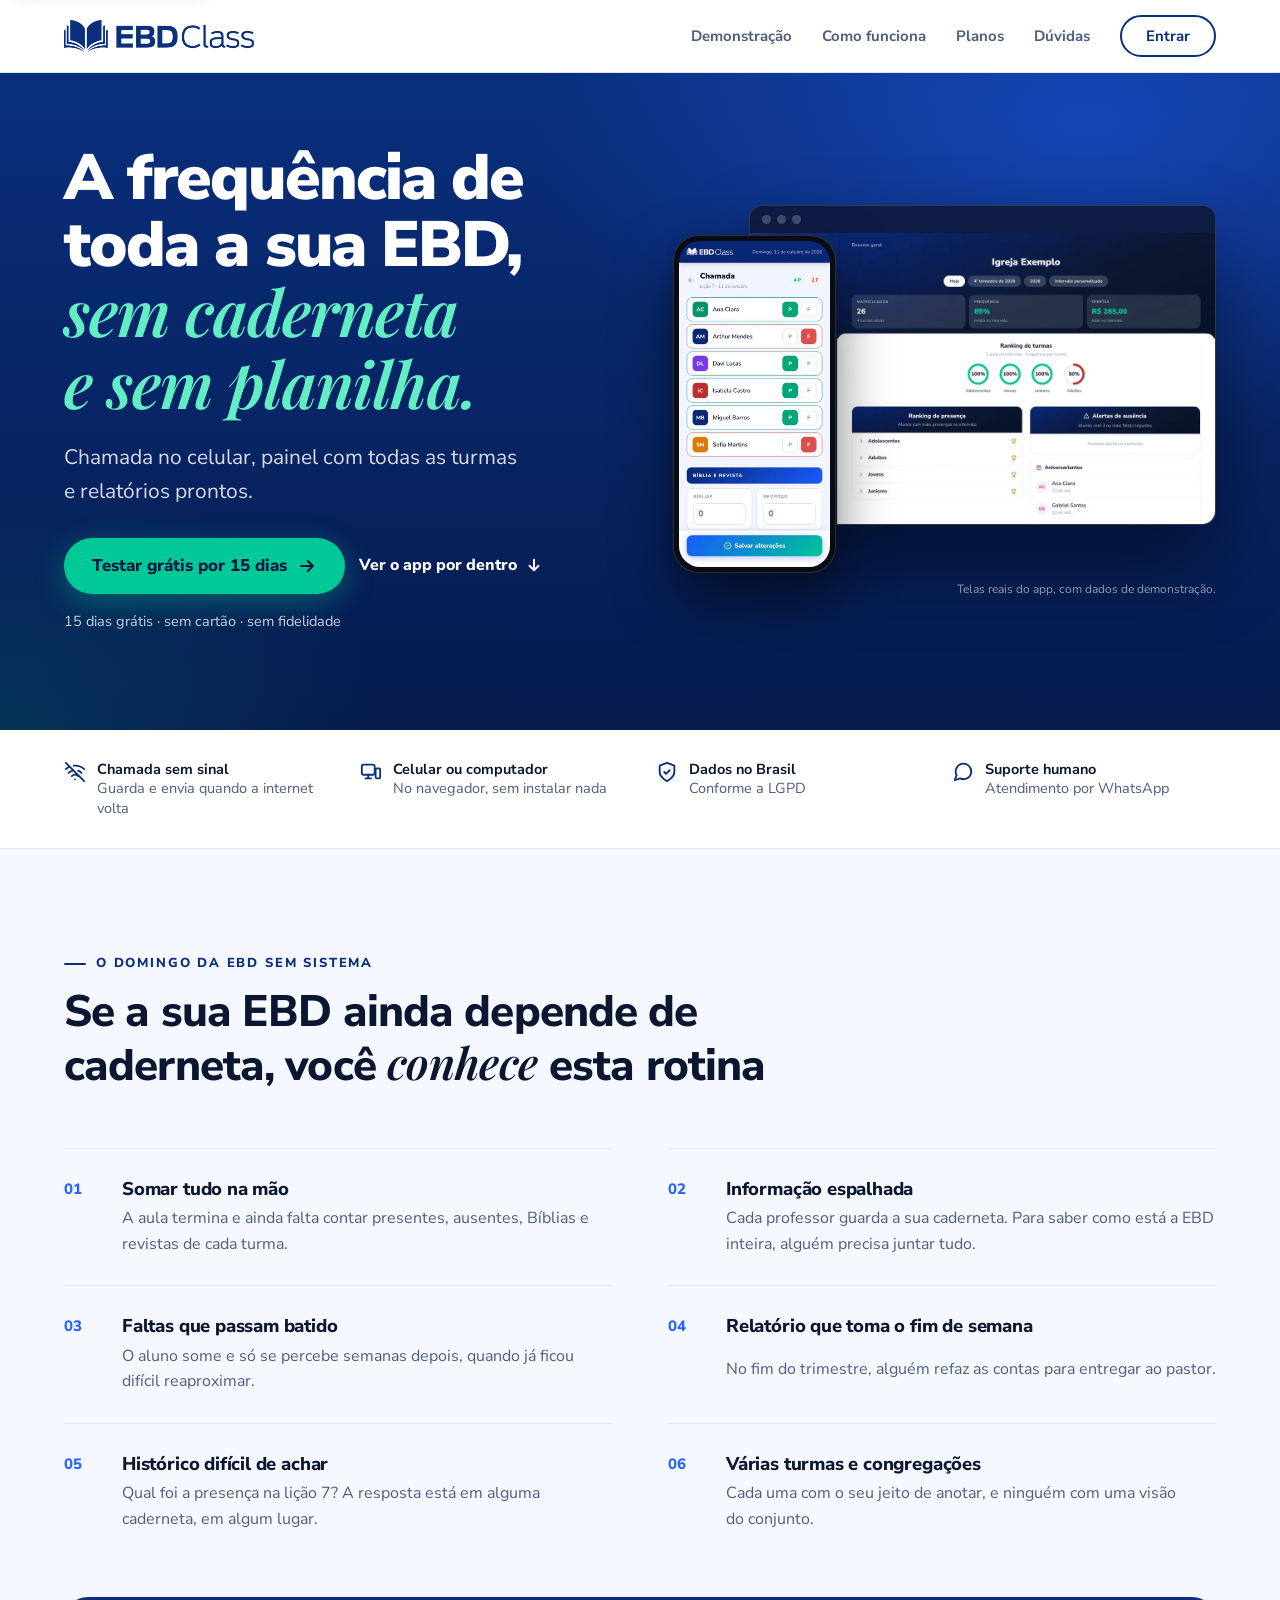
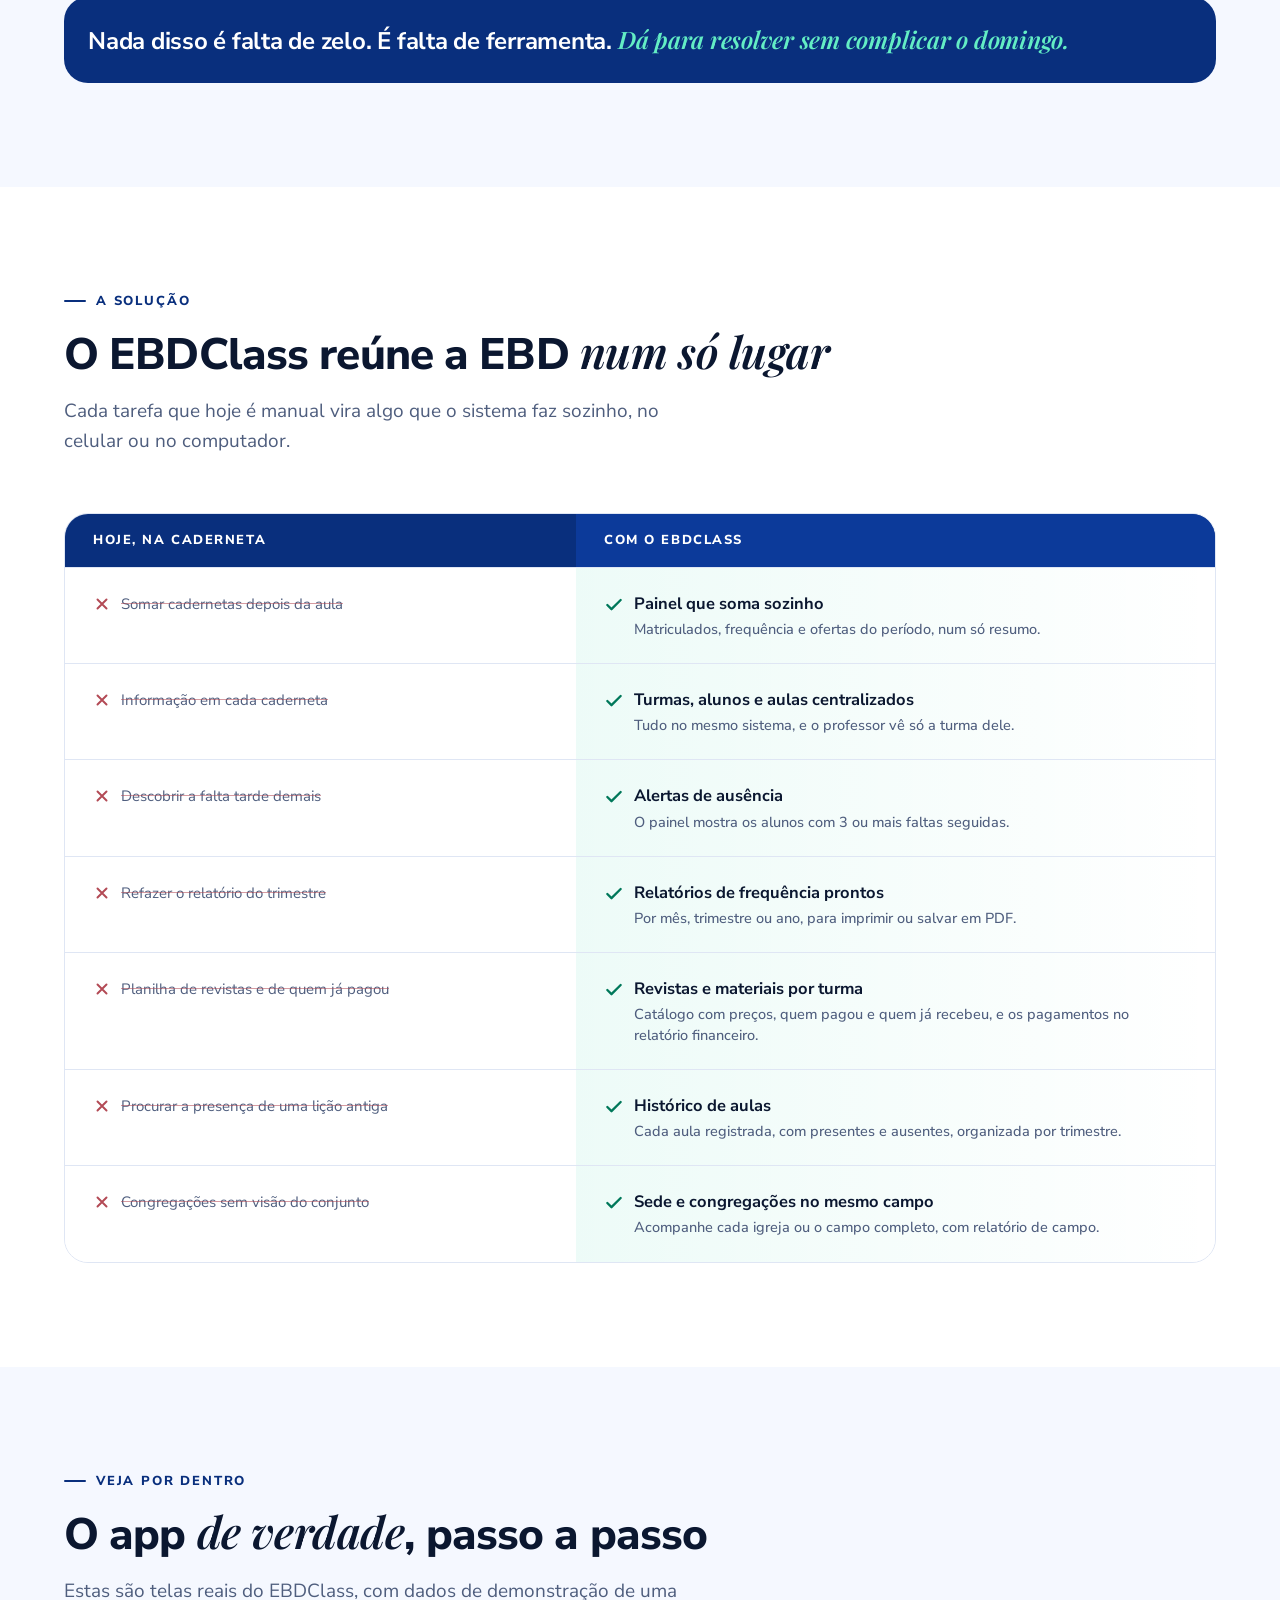
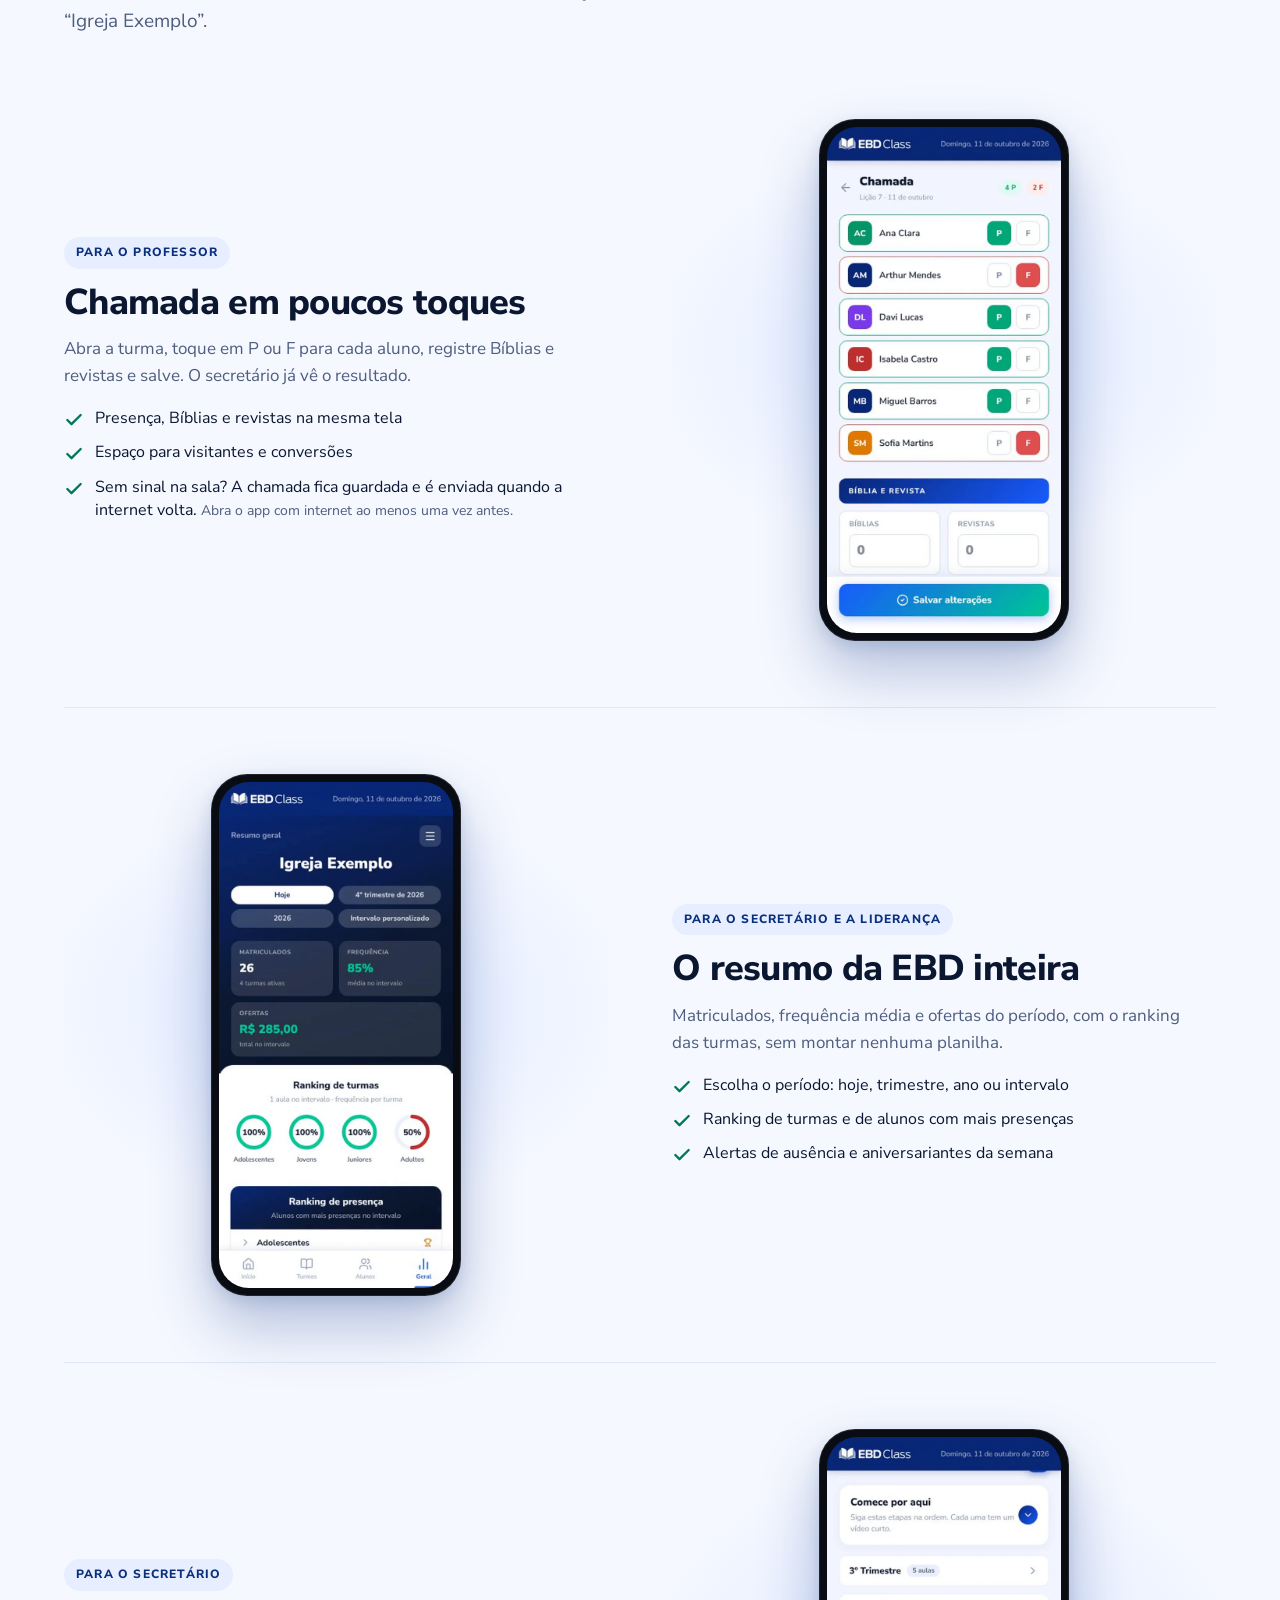
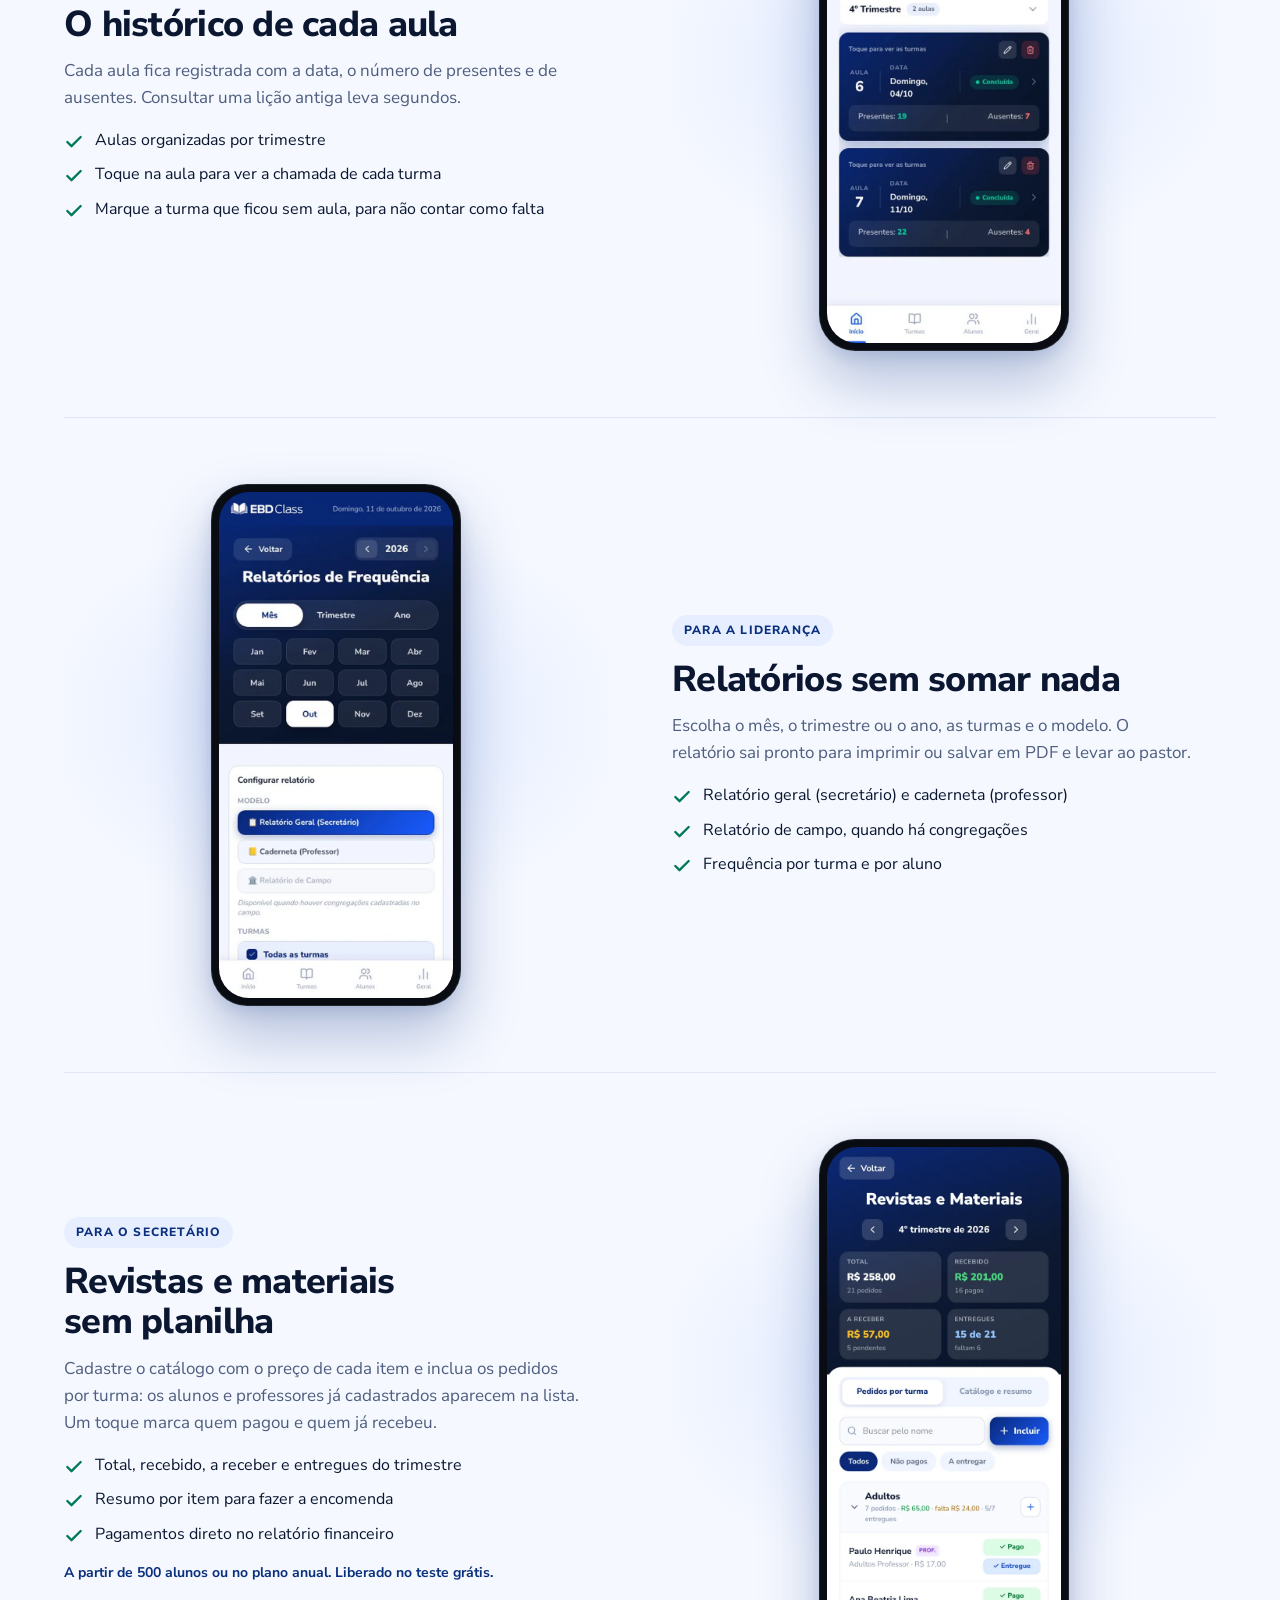
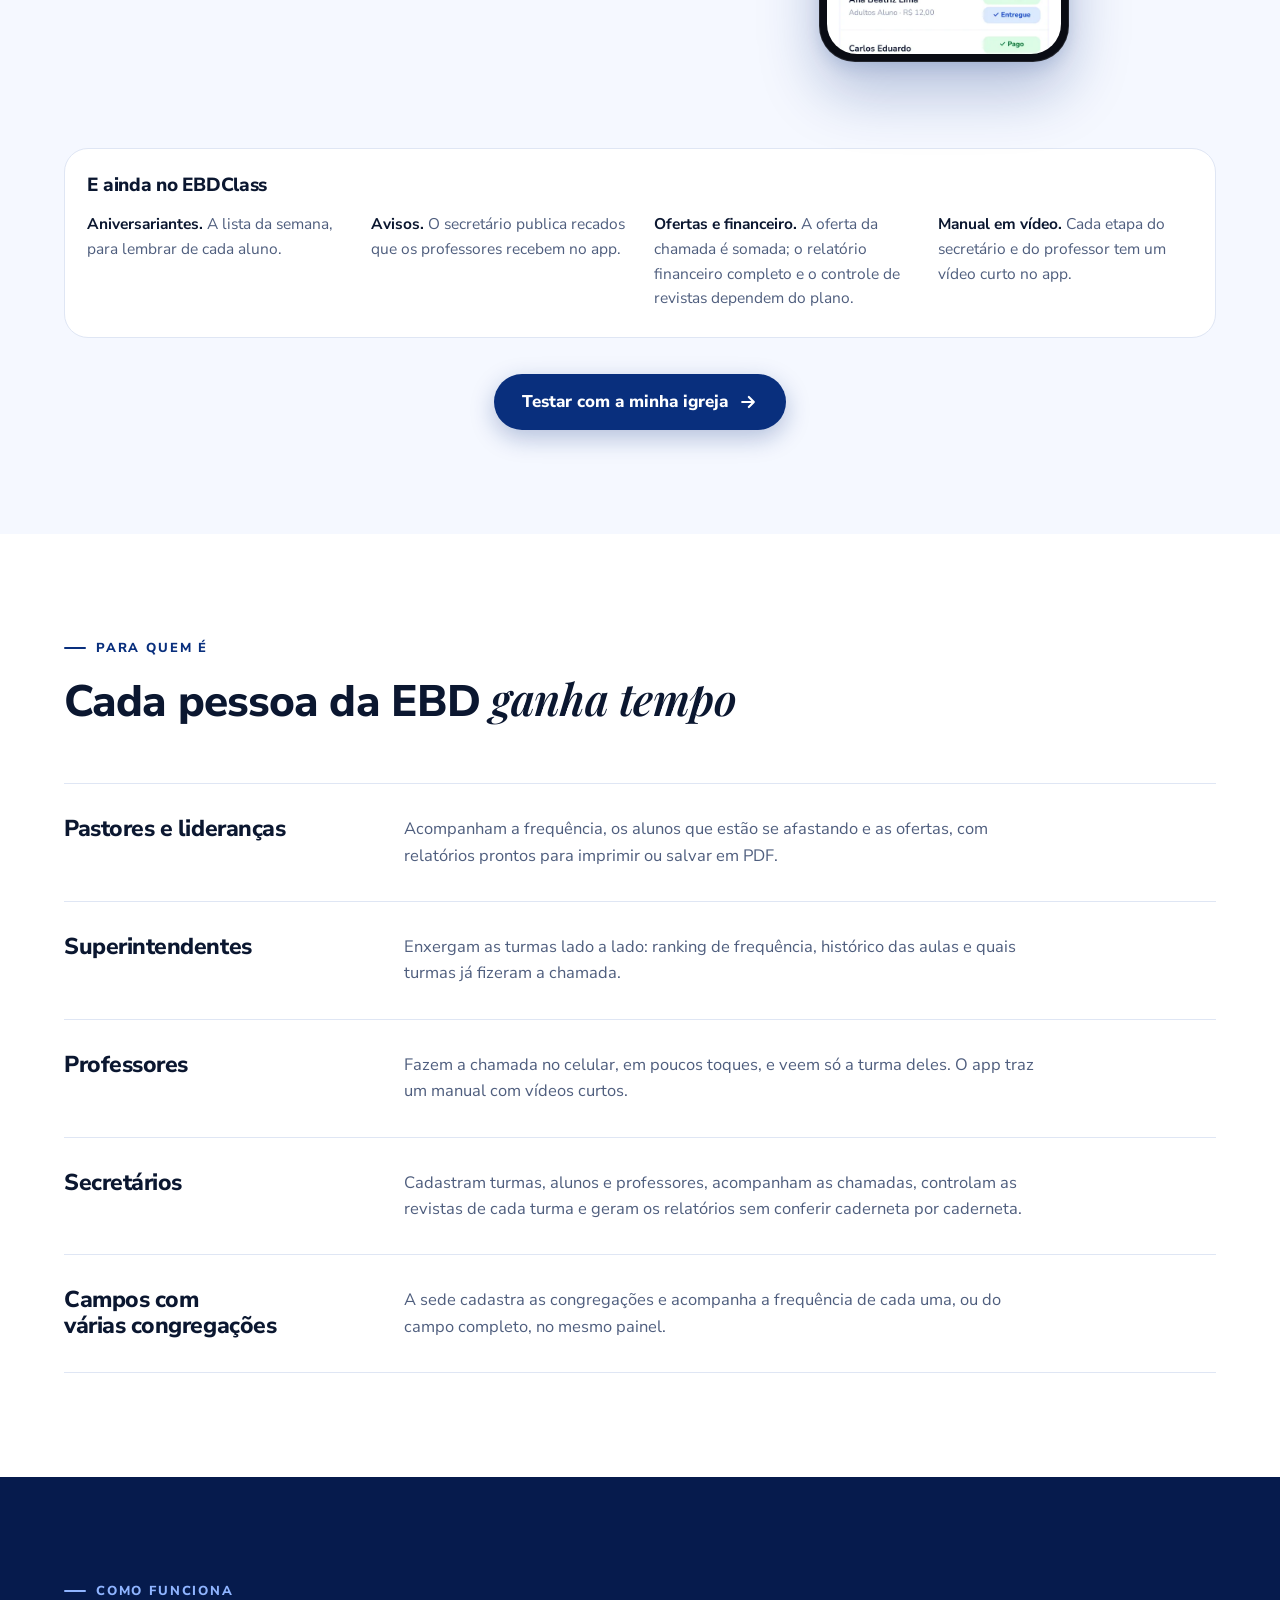
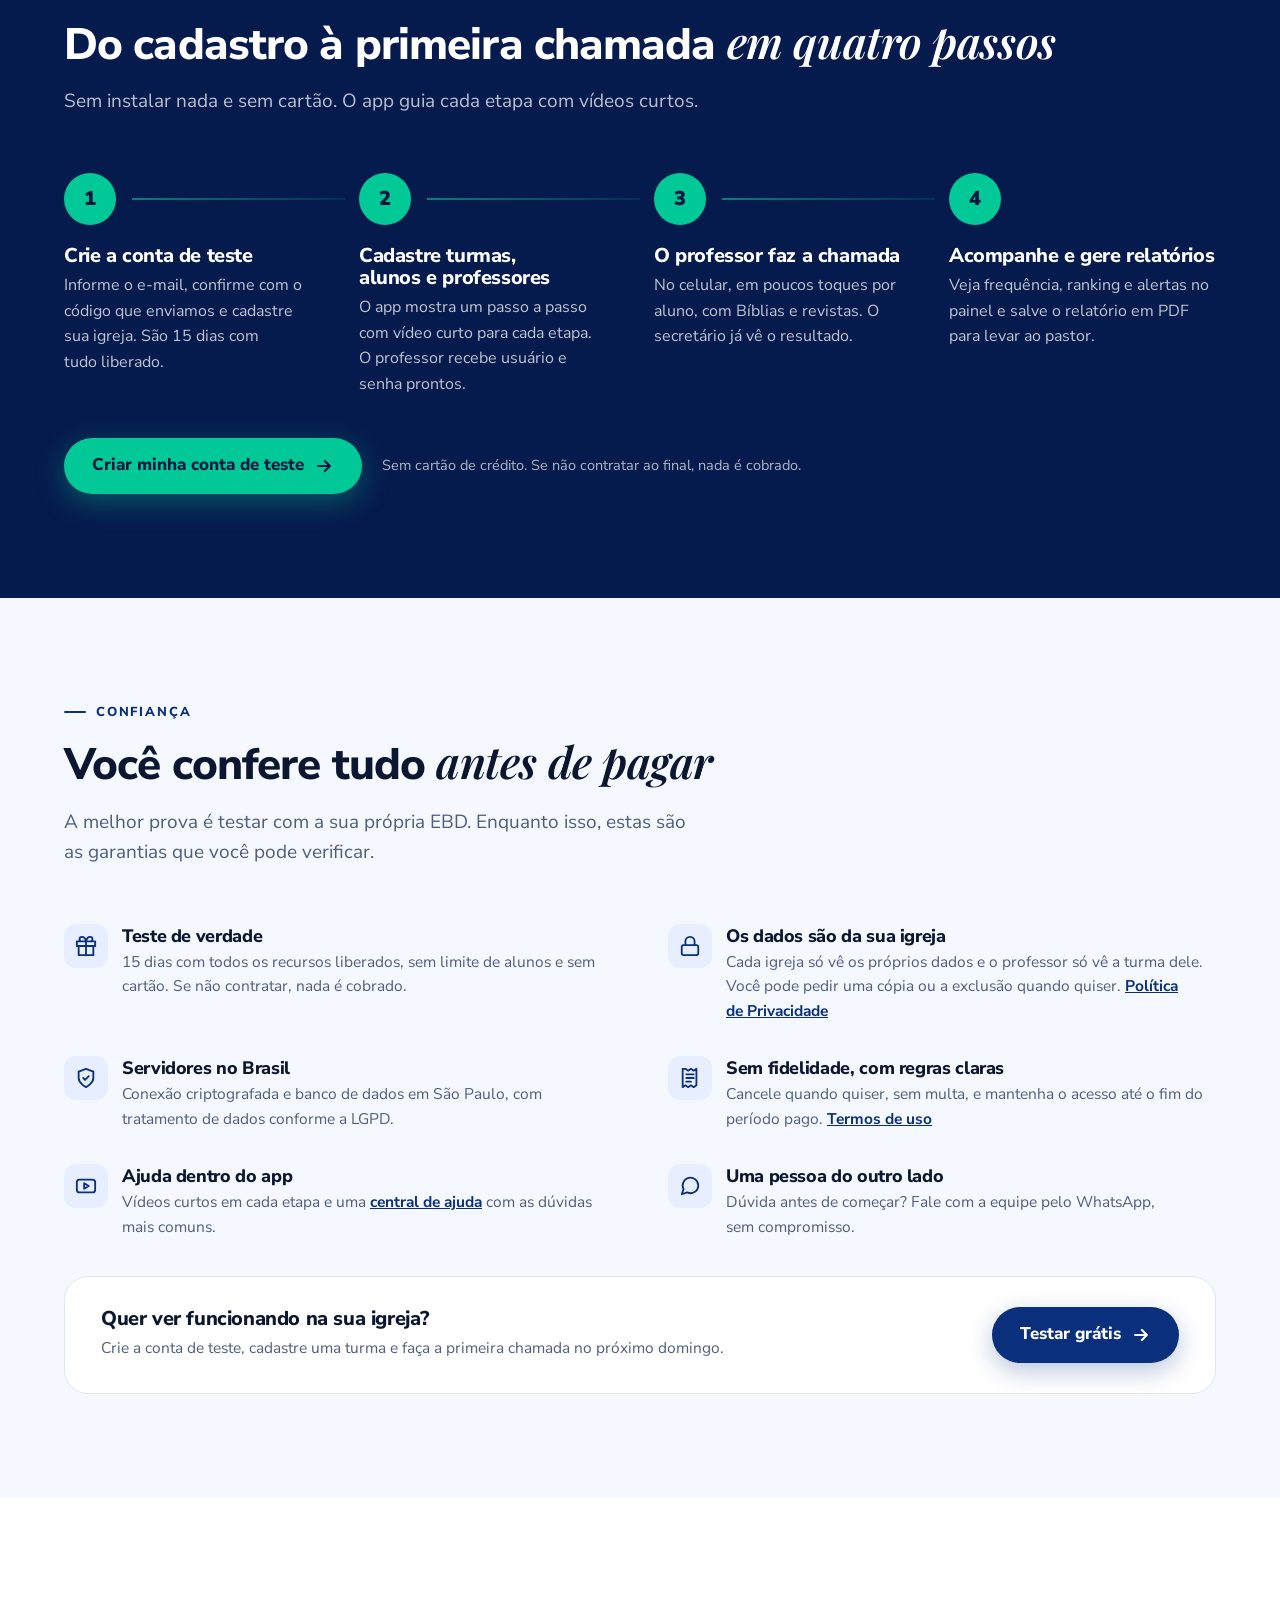
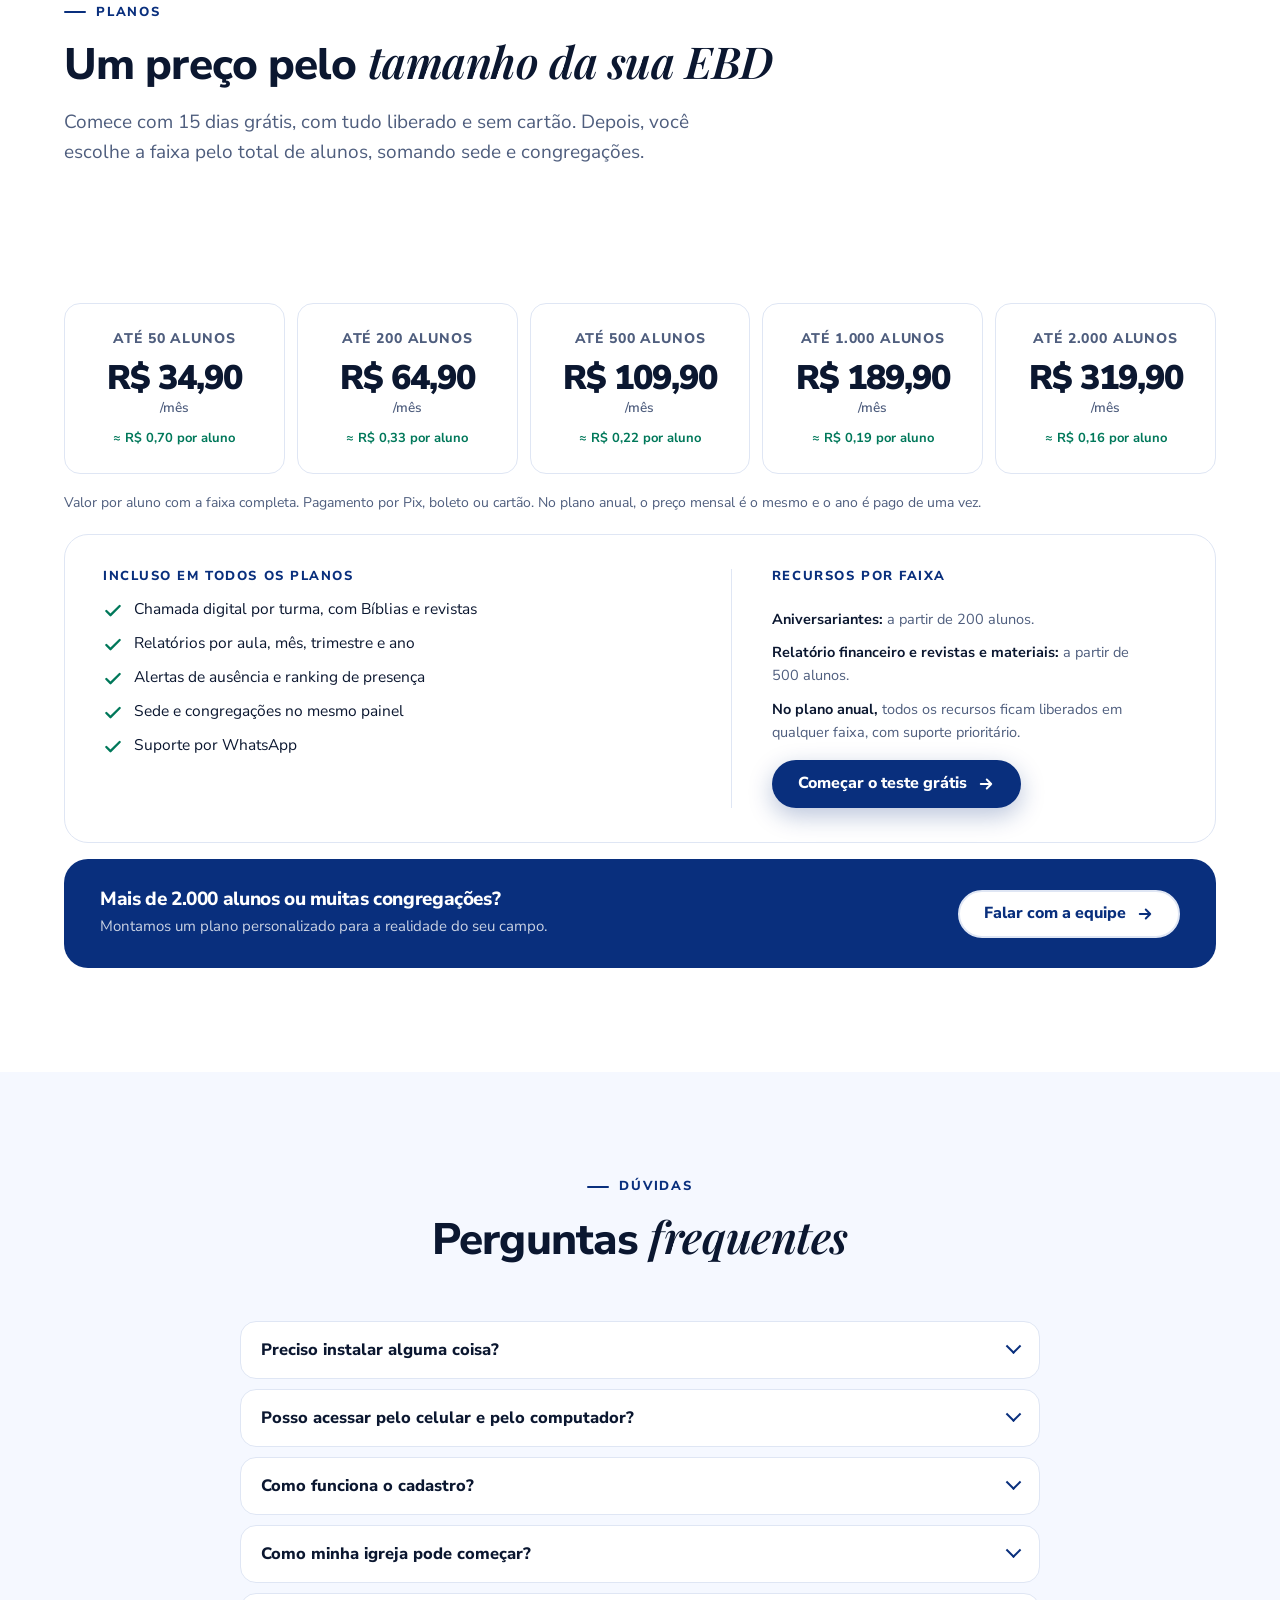
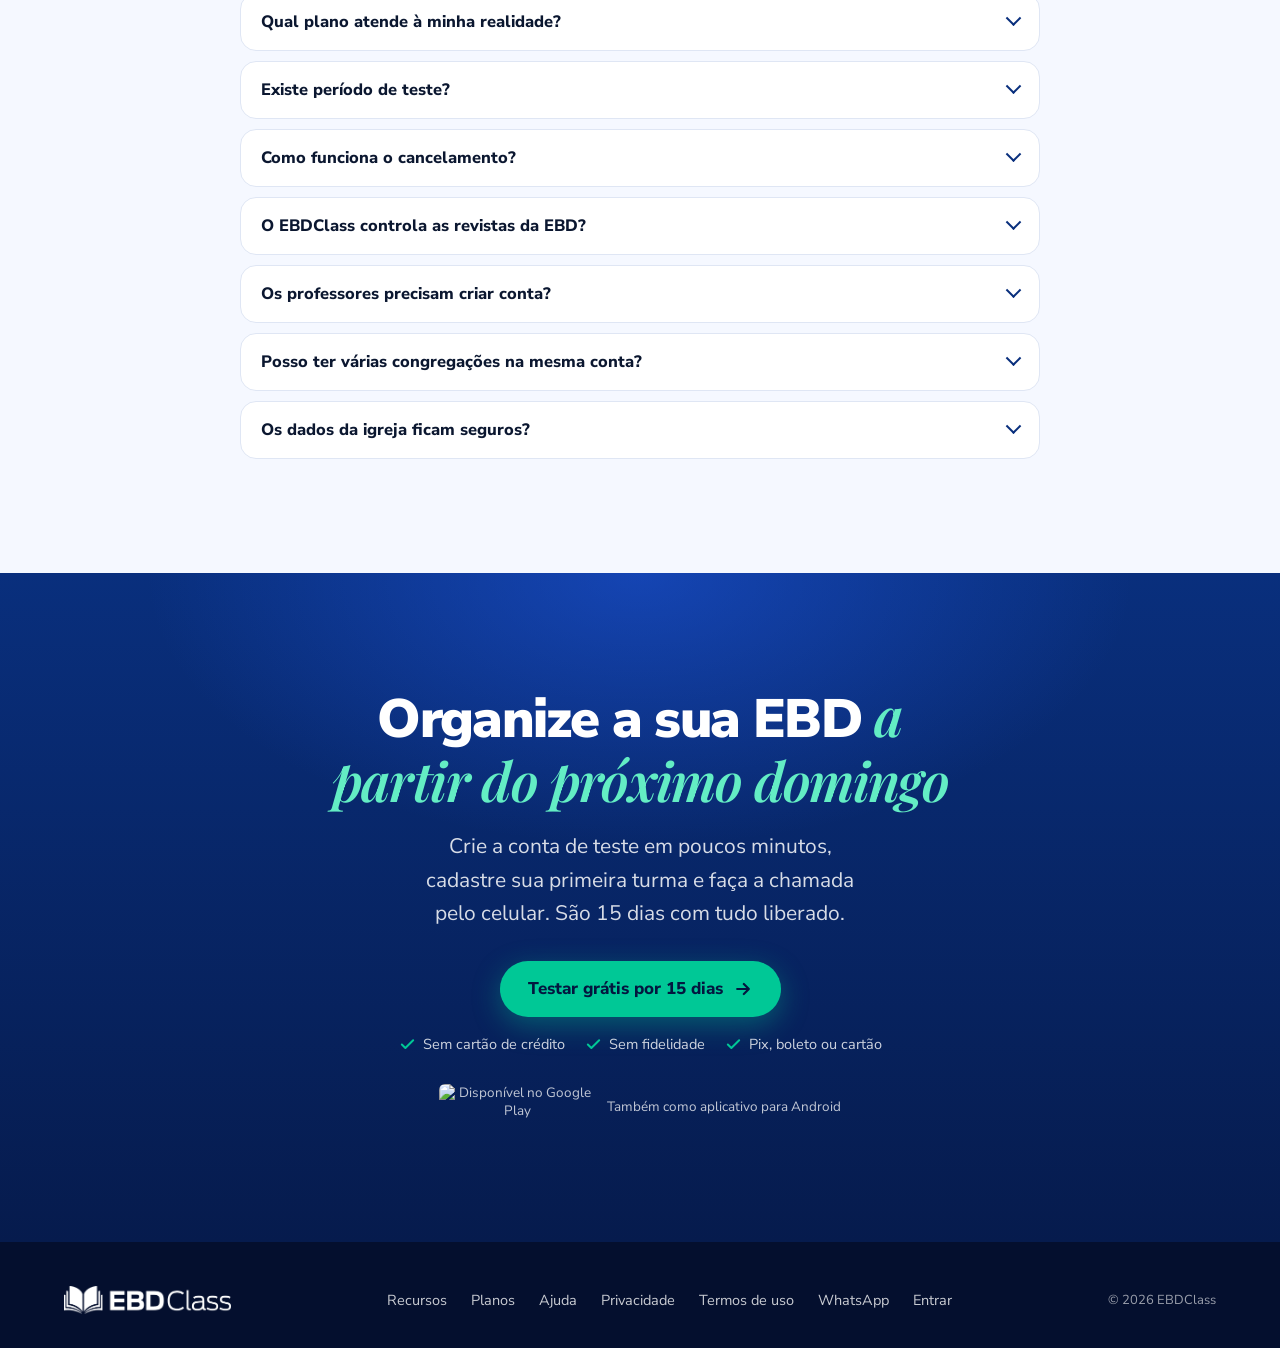
==== ig/index.html @ 6ea49d28 "Link curto /ig para a bio do Instagram Redireciona ebdclass.com.br/ig para a landing com utm_source=" ====
<!DOCTYPE html>
<html lang="pt-BR">
<head>
<meta charset="UTF-8">
<meta name="viewport" content="width=device-width, initial-scale=1.0">
<title>EBDClass</title>
<meta name="robots" content="noindex">
<link rel="canonical" href="https://ebdclass.com.br/">
<link rel="icon" type="image/png" href="../favicon.png">
<!-- Link curto da bio do Instagram: leva para a landing marcando a origem do acesso -->
<meta http-equiv="refresh" content="0; url=/?utm_source=instagram&amp;utm_medium=bio">
<script>location.replace('/?utm_source=instagram&utm_medium=bio')</script>
</head>
<body>
<p><a href="/?utm_source=instagram&amp;utm_medium=bio">Continuar para o EBDClass</a></p>
</body>
</html>
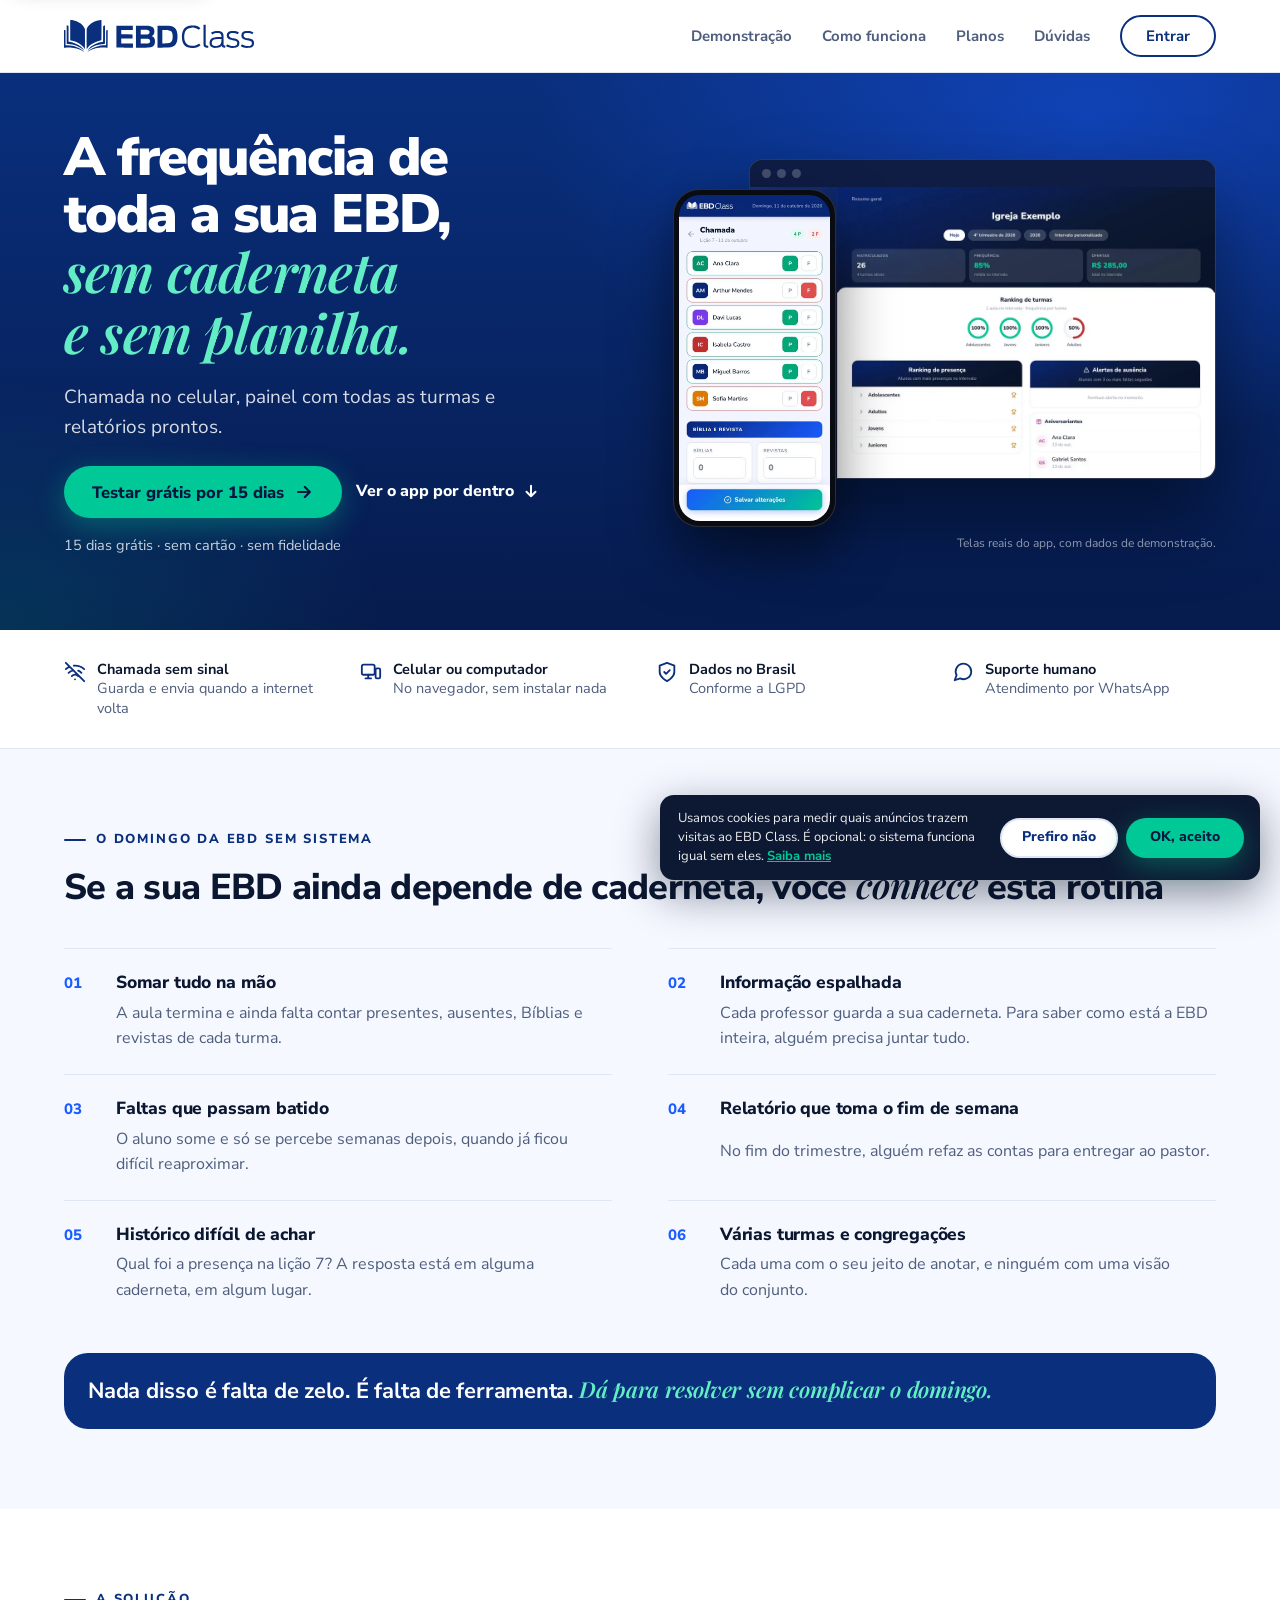
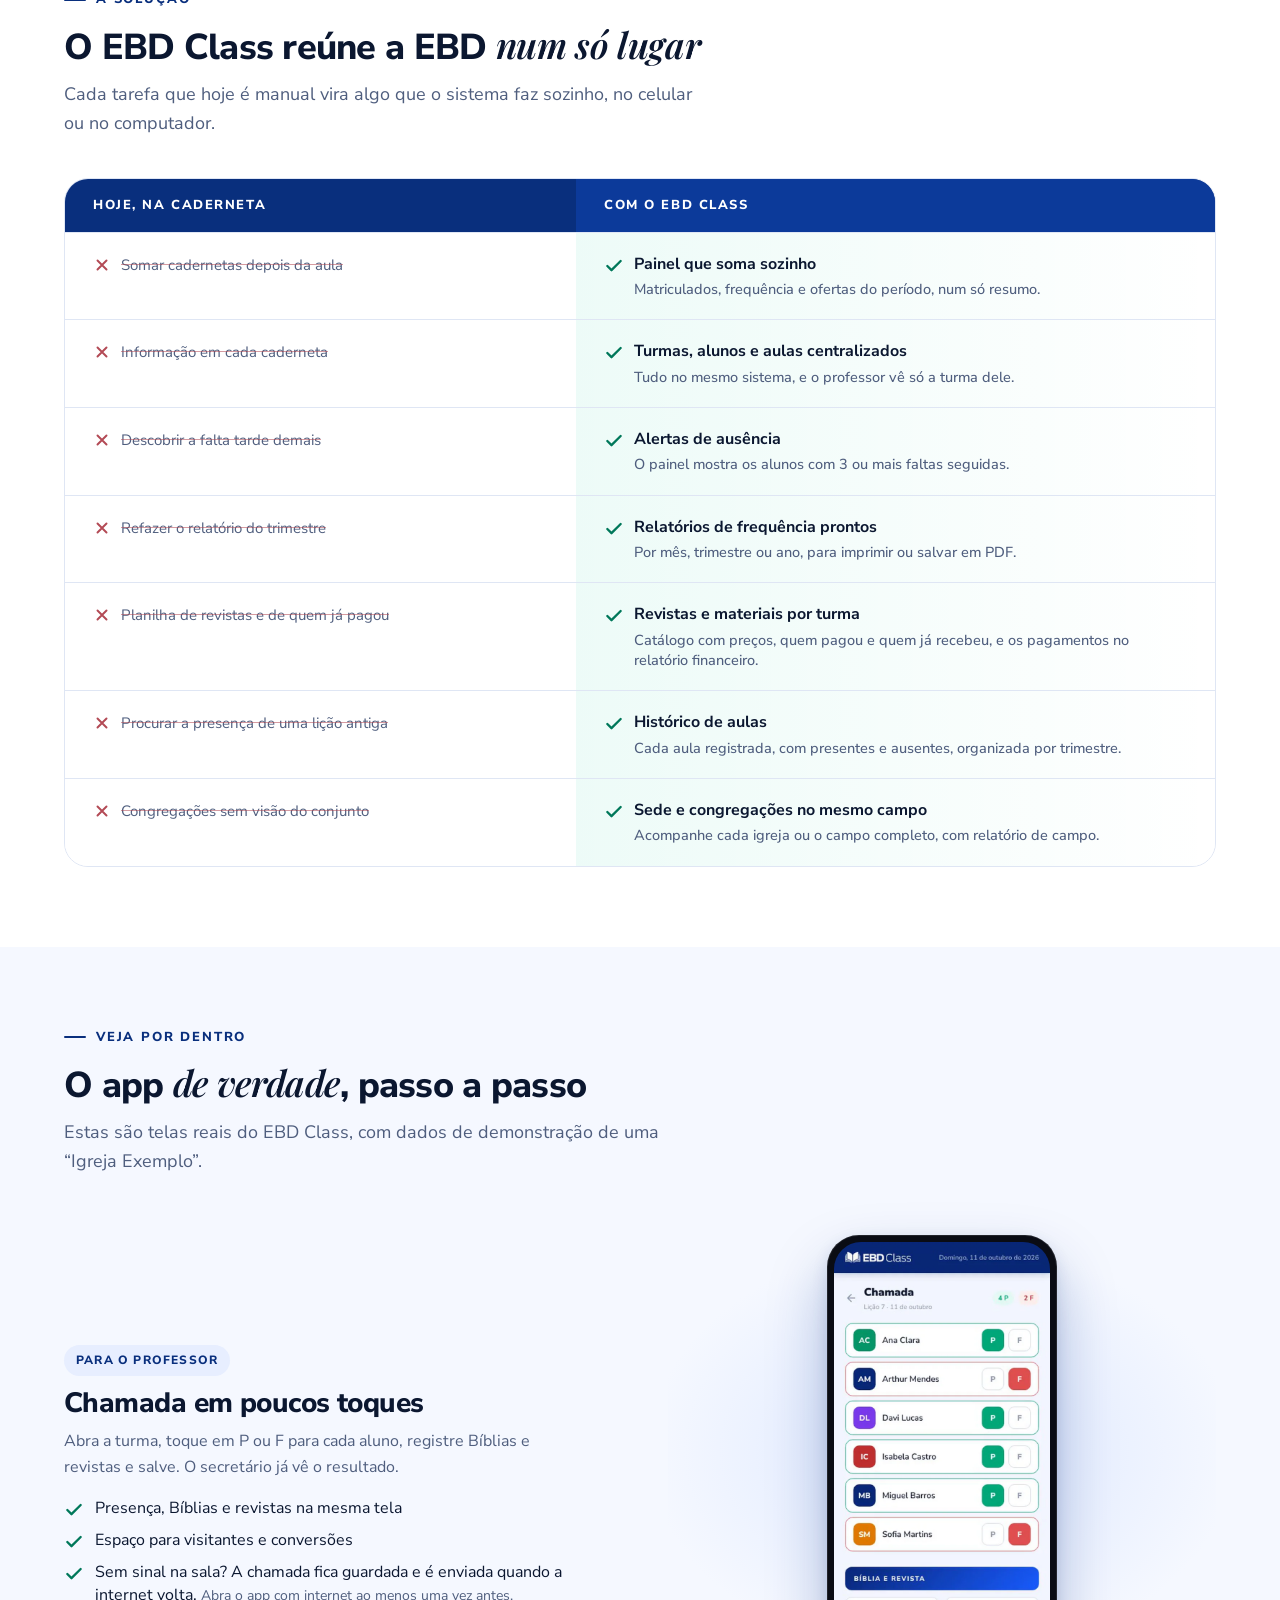
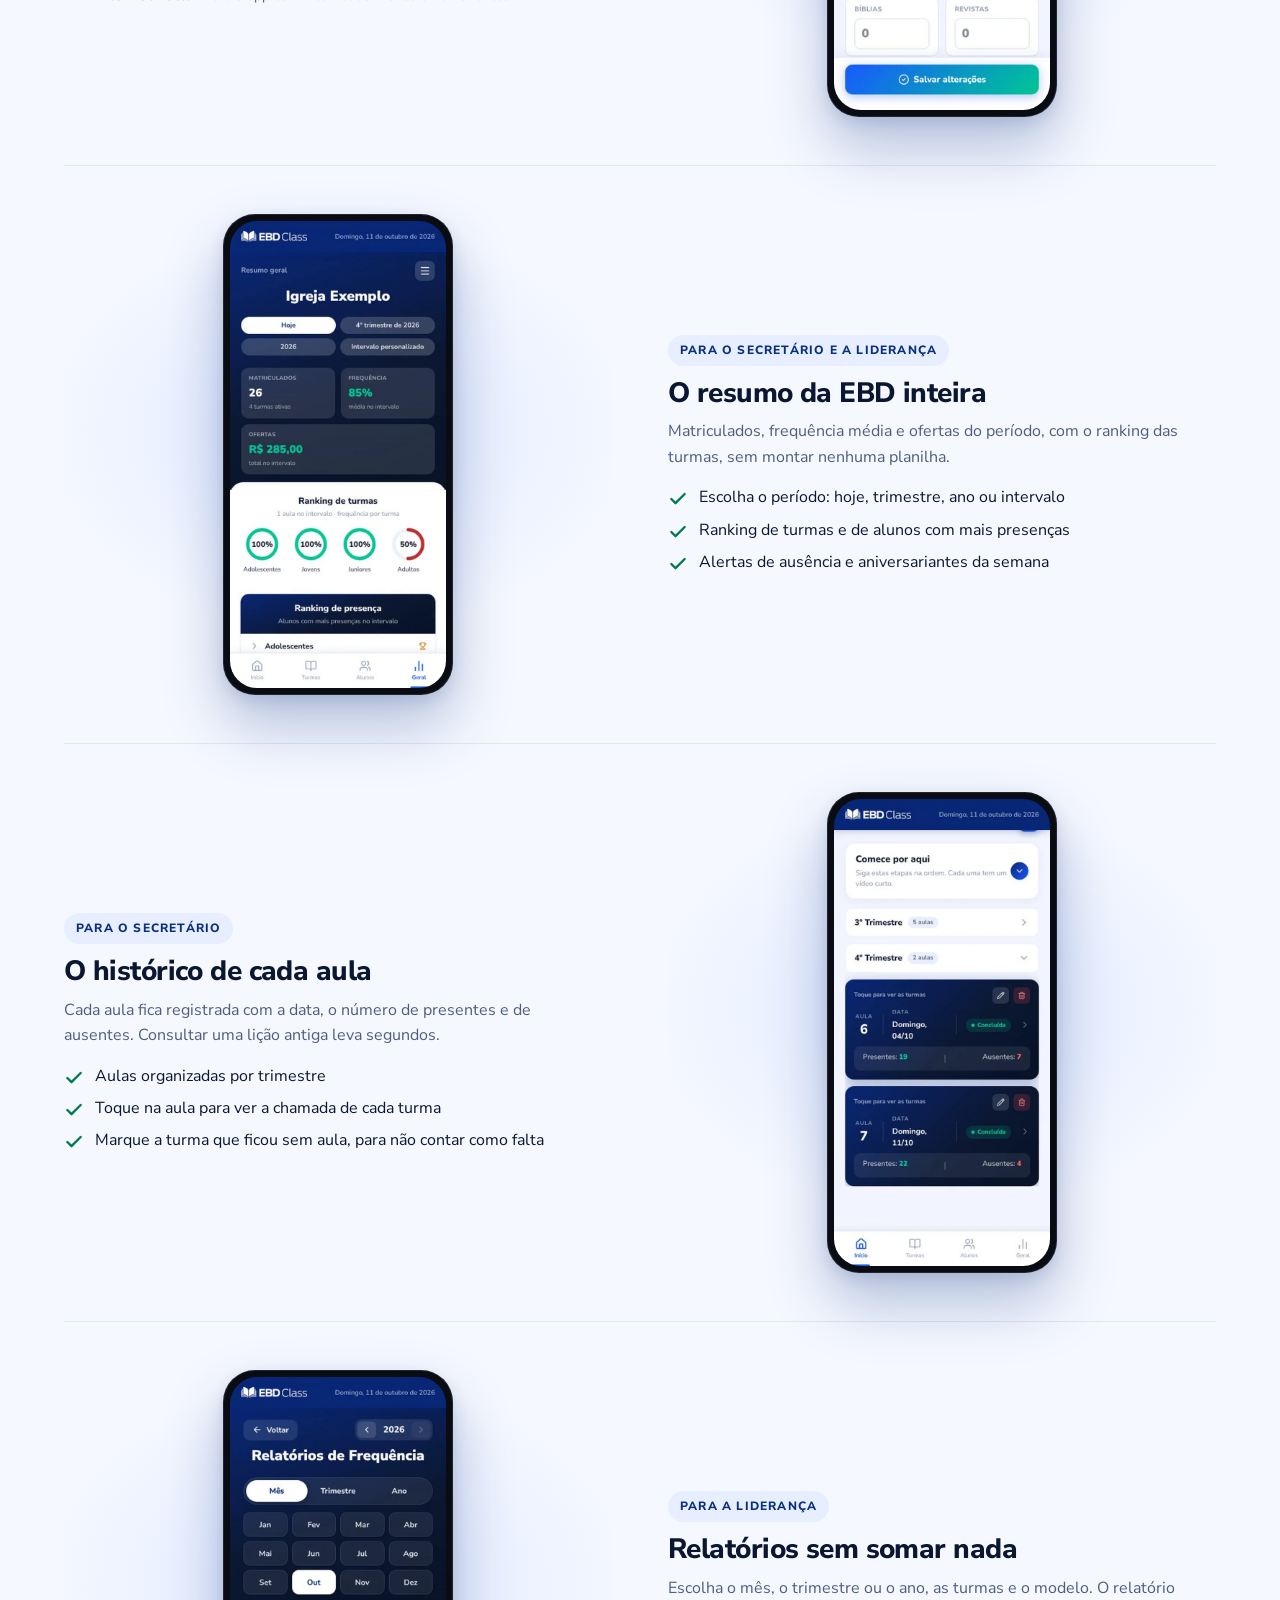
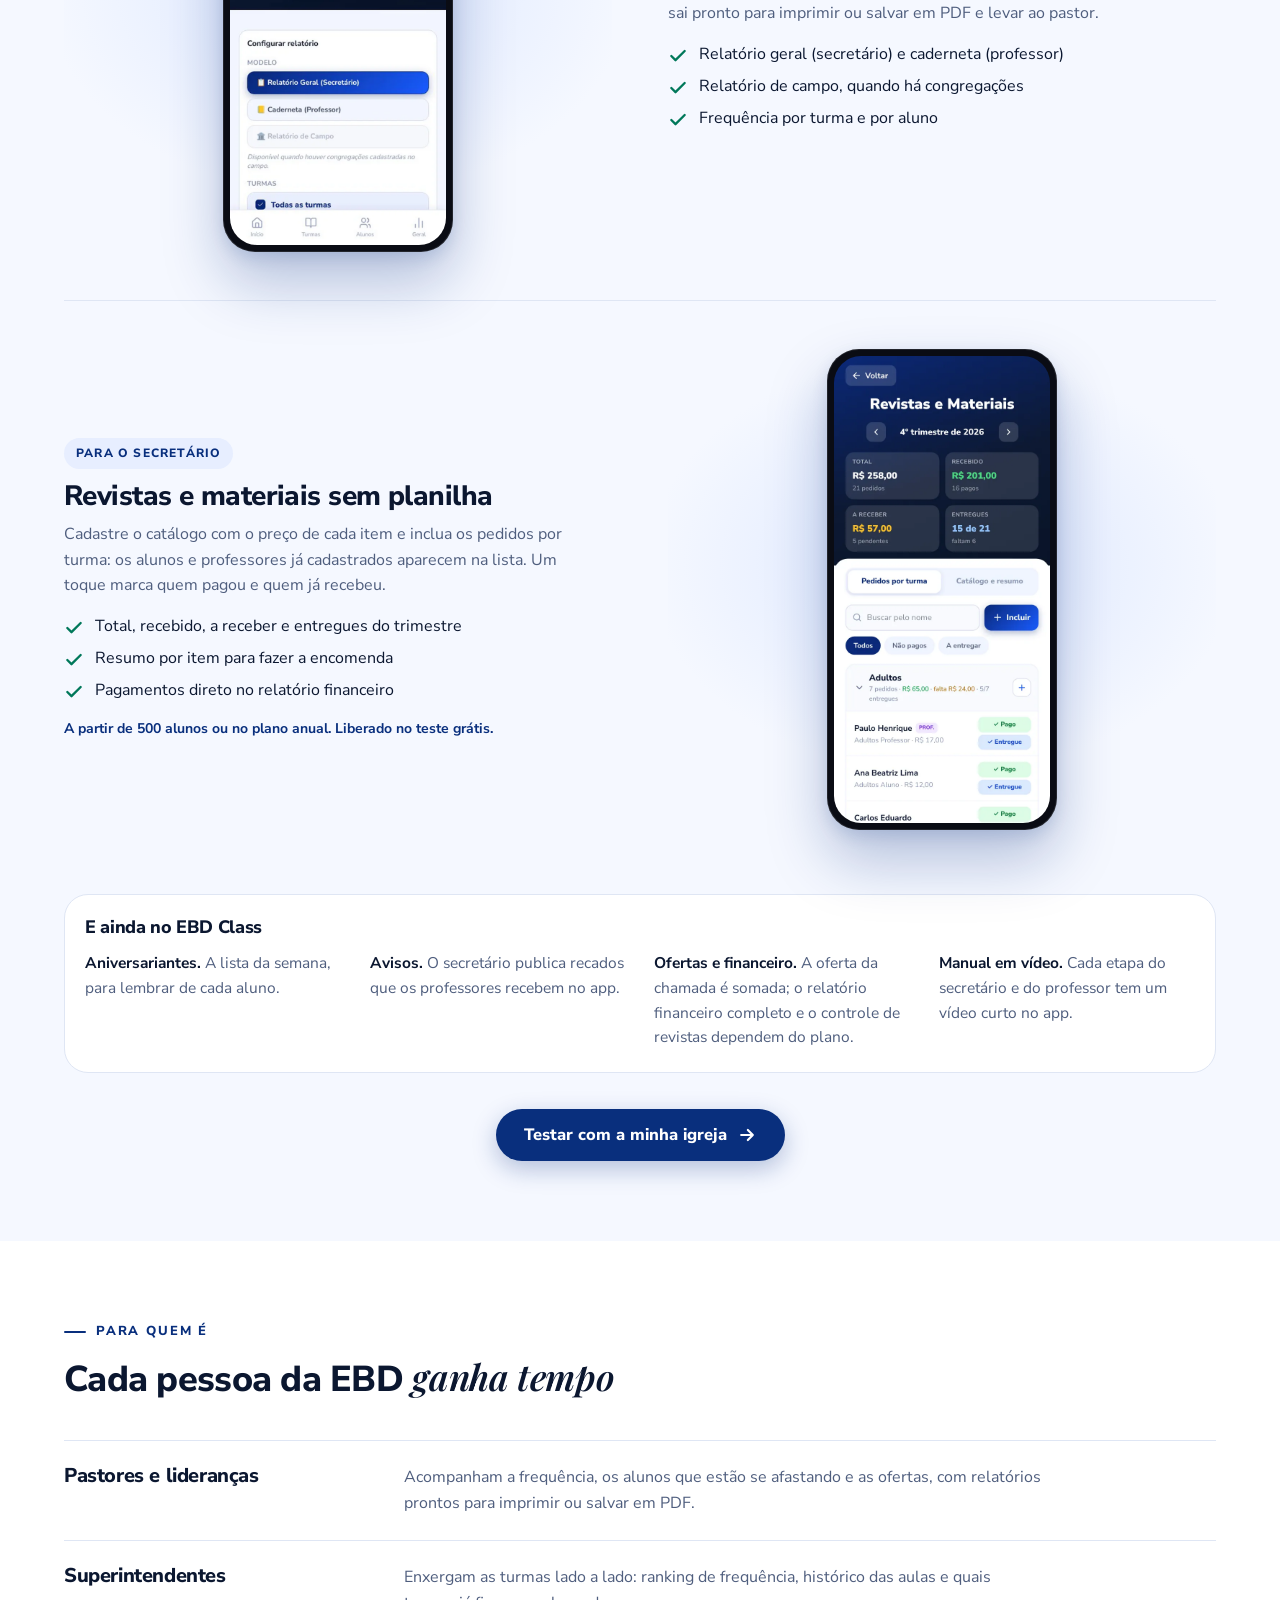
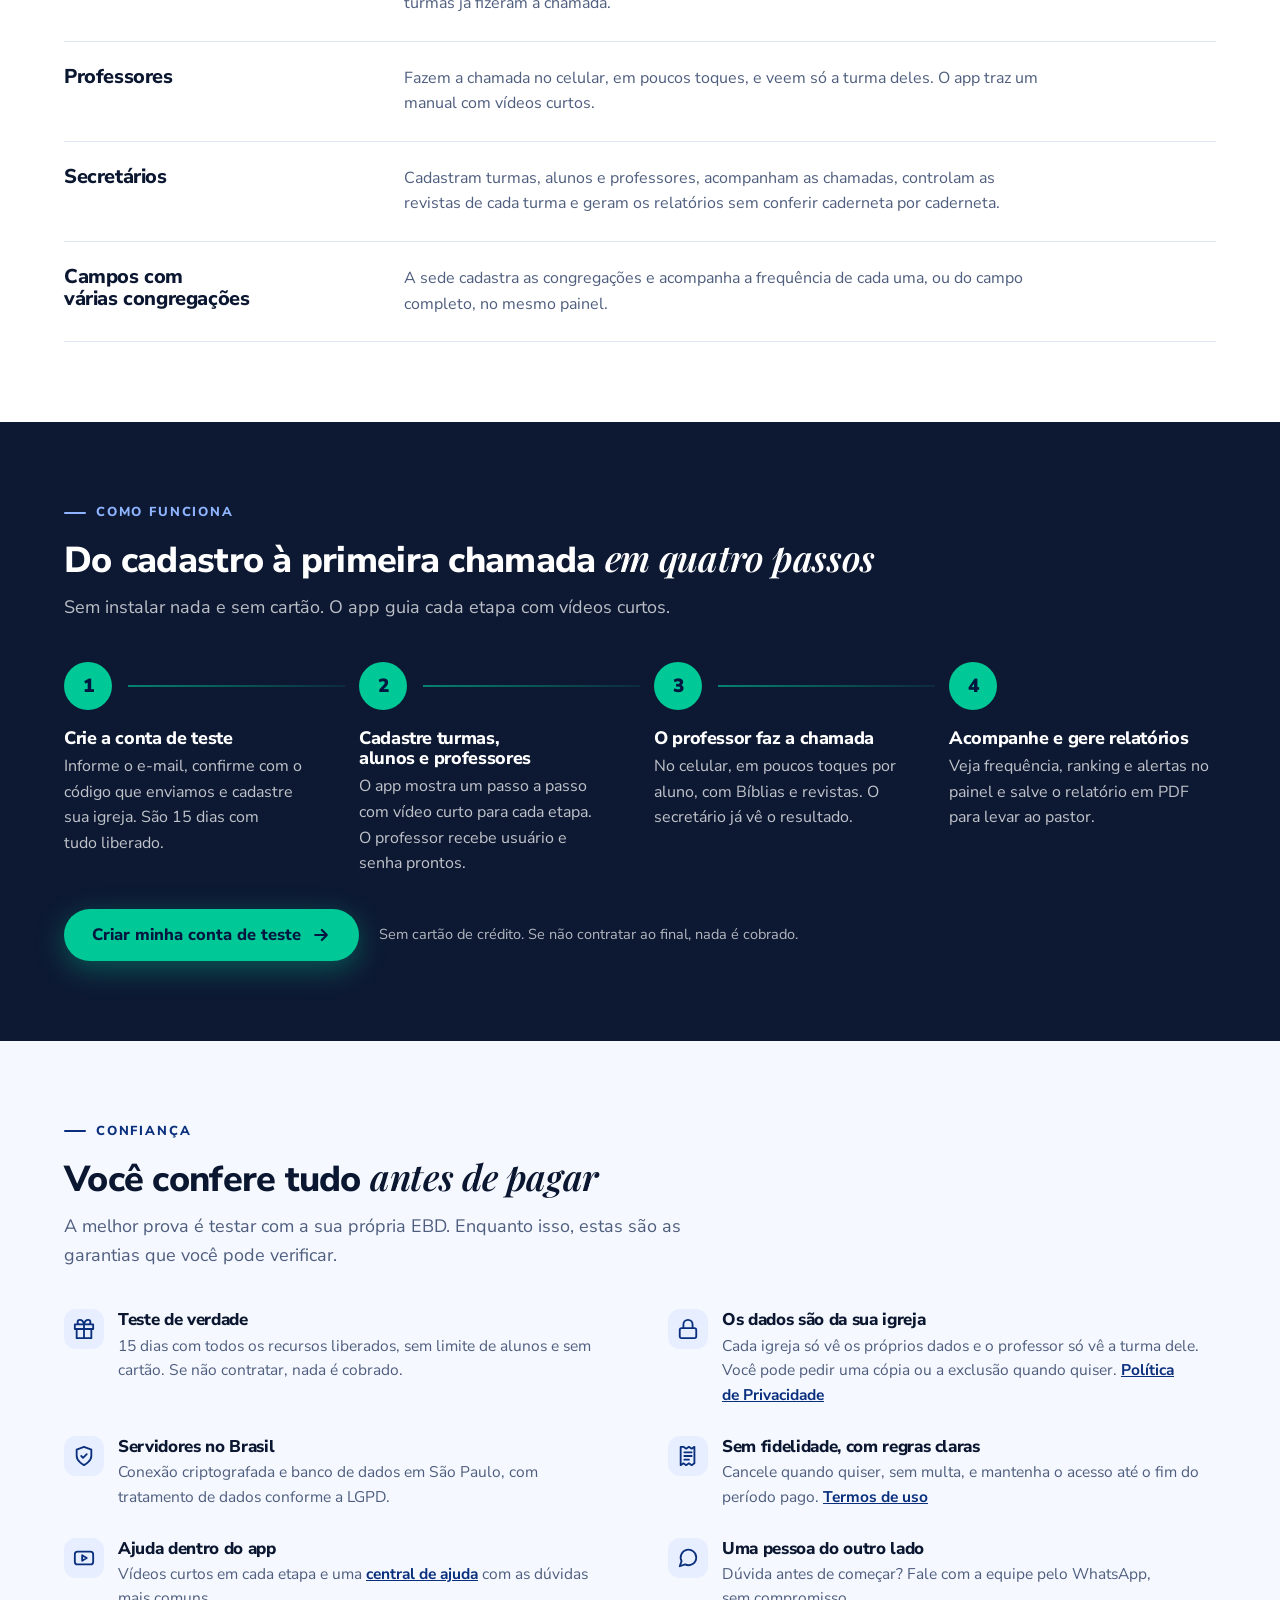
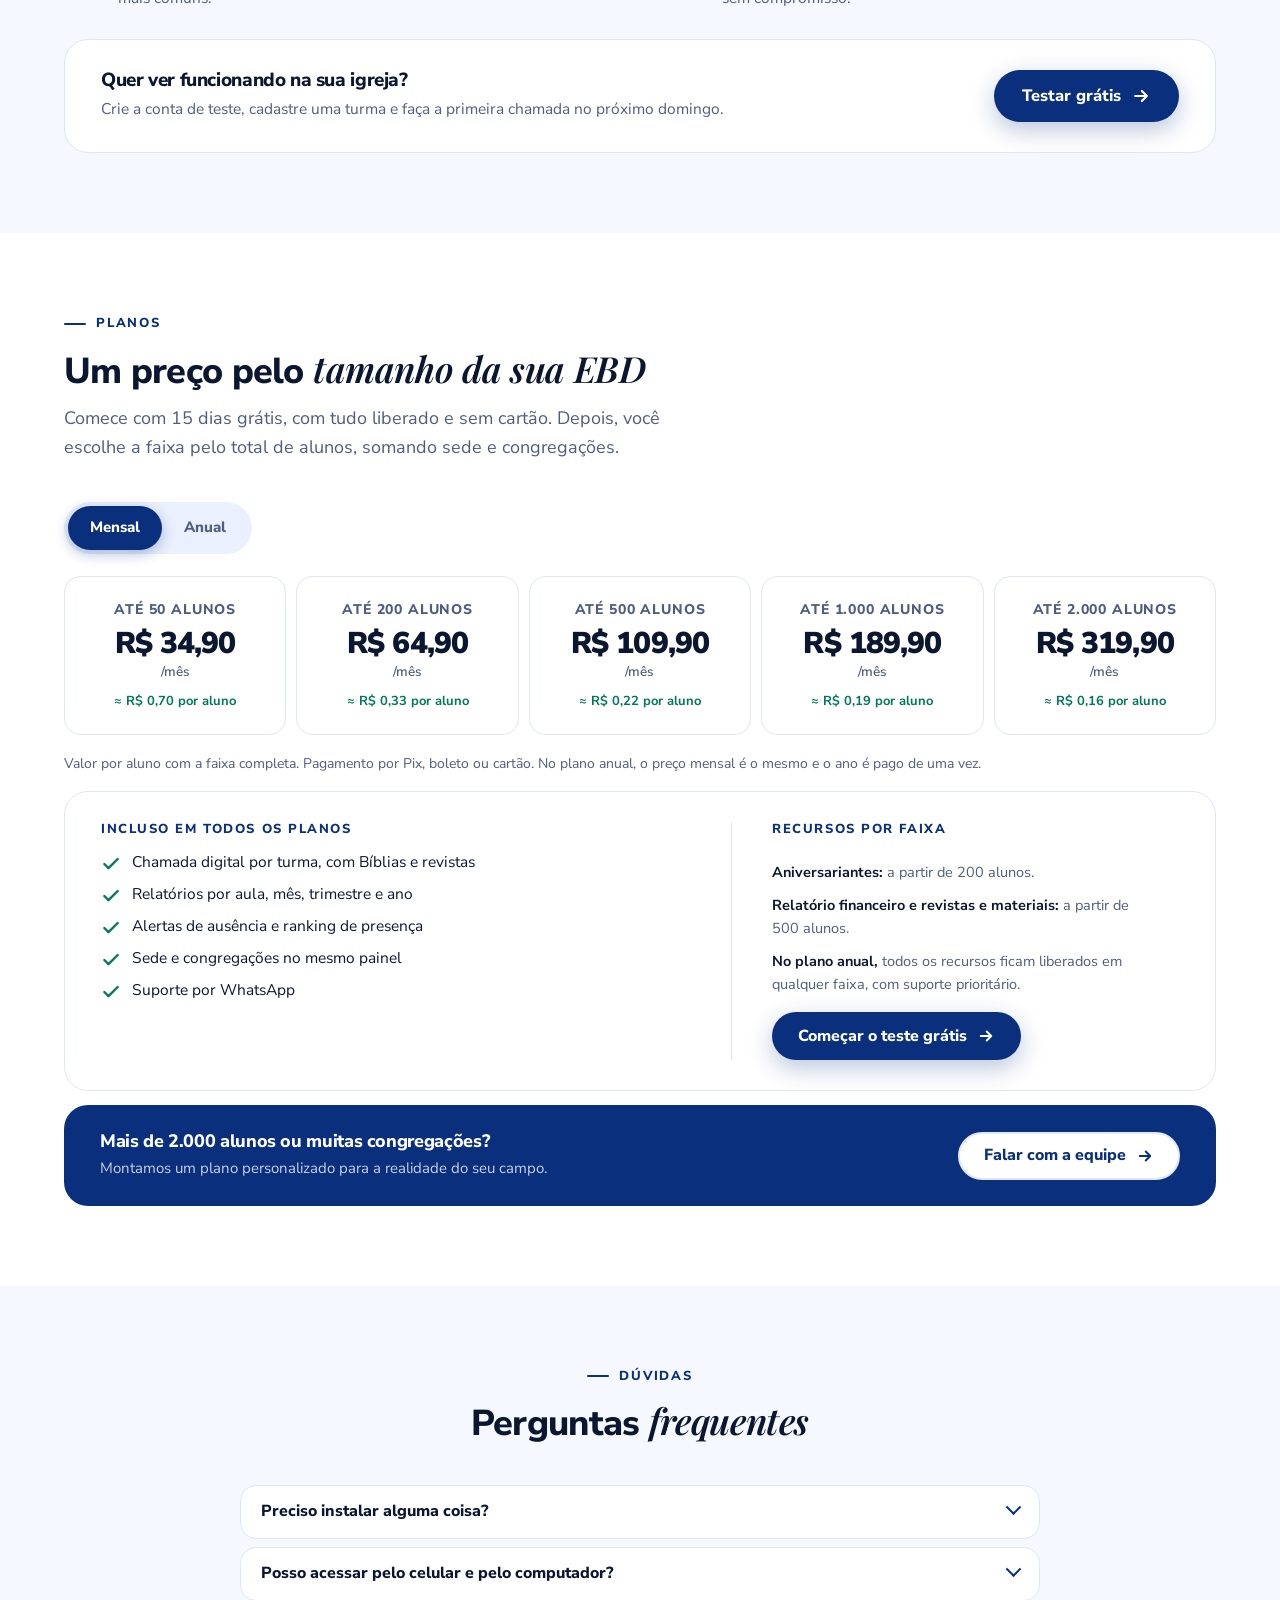
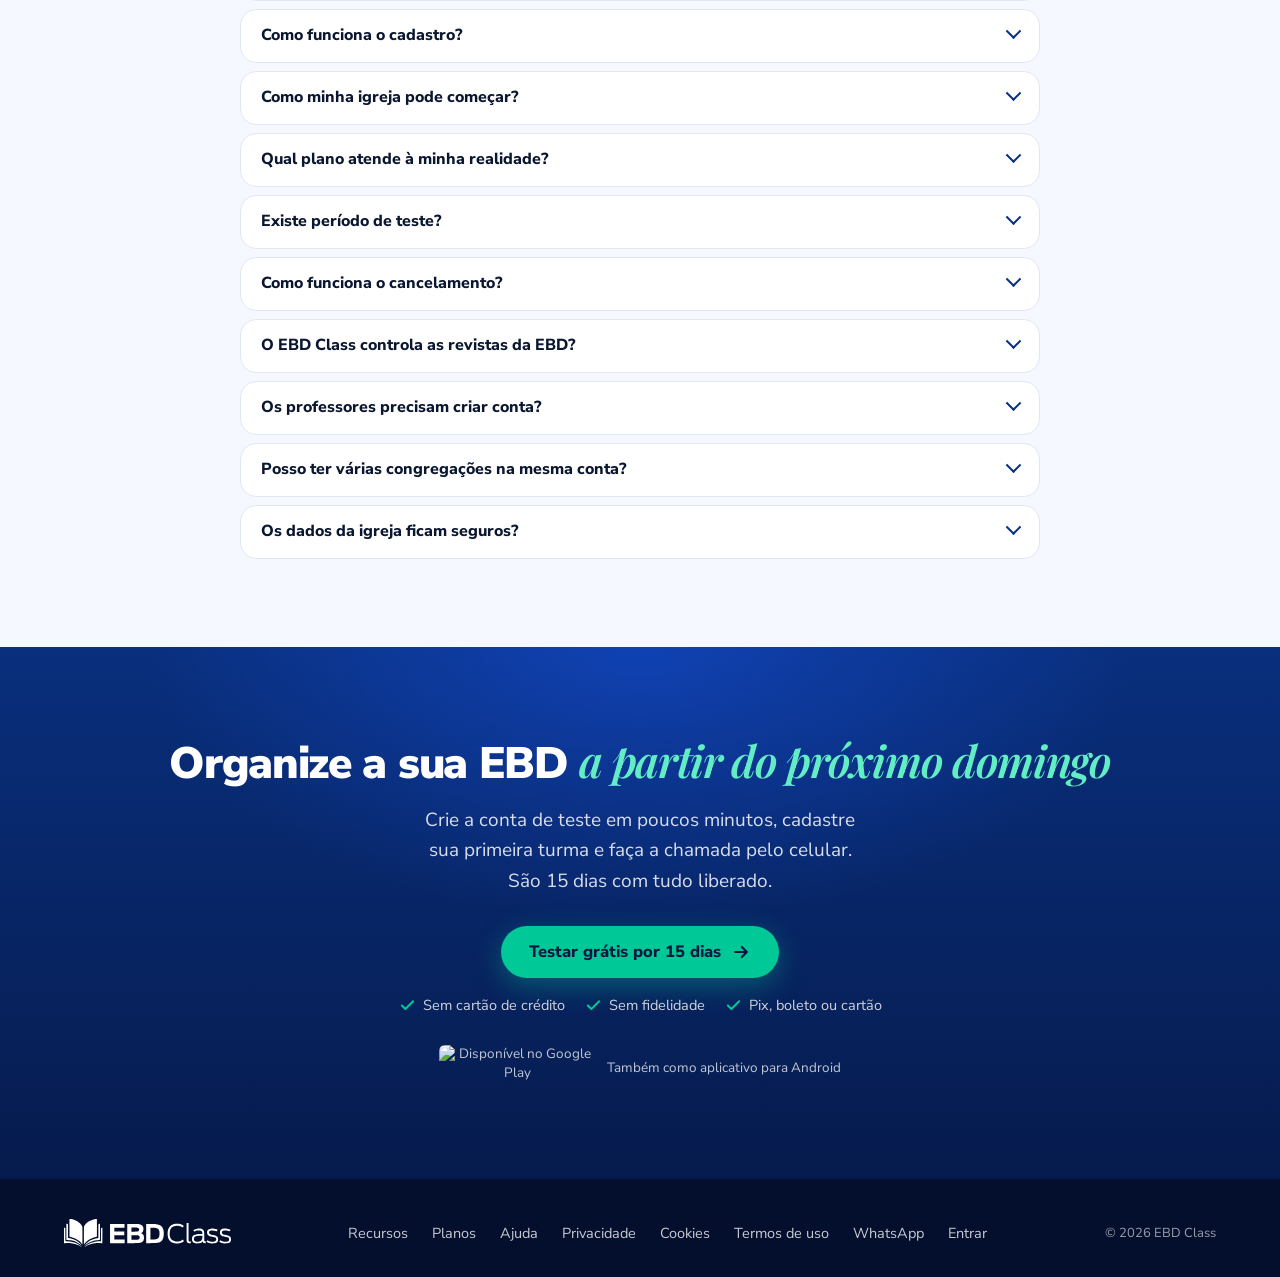
==== commit 976a65d4: "Marca alinhada ao Brand Book do EBD Class - logo.svg e logo-branco.svg (vetor oficial) no lugar do l" ====
--- a/ig/index.html
+++ b/ig/index.html
@@ -3,7 +3,7 @@
 <head>
 <meta charset="UTF-8">
 <meta name="viewport" content="width=device-width, initial-scale=1.0">
-<title>EBDClass</title>
+<title>EBD Class</title>
 <meta name="robots" content="noindex">
 <link rel="canonical" href="https://ebdclass.com.br/">
 <link rel="icon" type="image/png" href="../favicon.png">
@@ -12,6 +12,6 @@
 <script>location.replace('/?utm_source=instagram&utm_medium=bio')</script>
 </head>
 <body>
-<p><a href="/?utm_source=instagram&amp;utm_medium=bio">Continuar para o EBDClass</a></p>
+<p><a href="/?utm_source=instagram&amp;utm_medium=bio">Continuar para o EBD Class</a></p>
 </body>
 </html>
